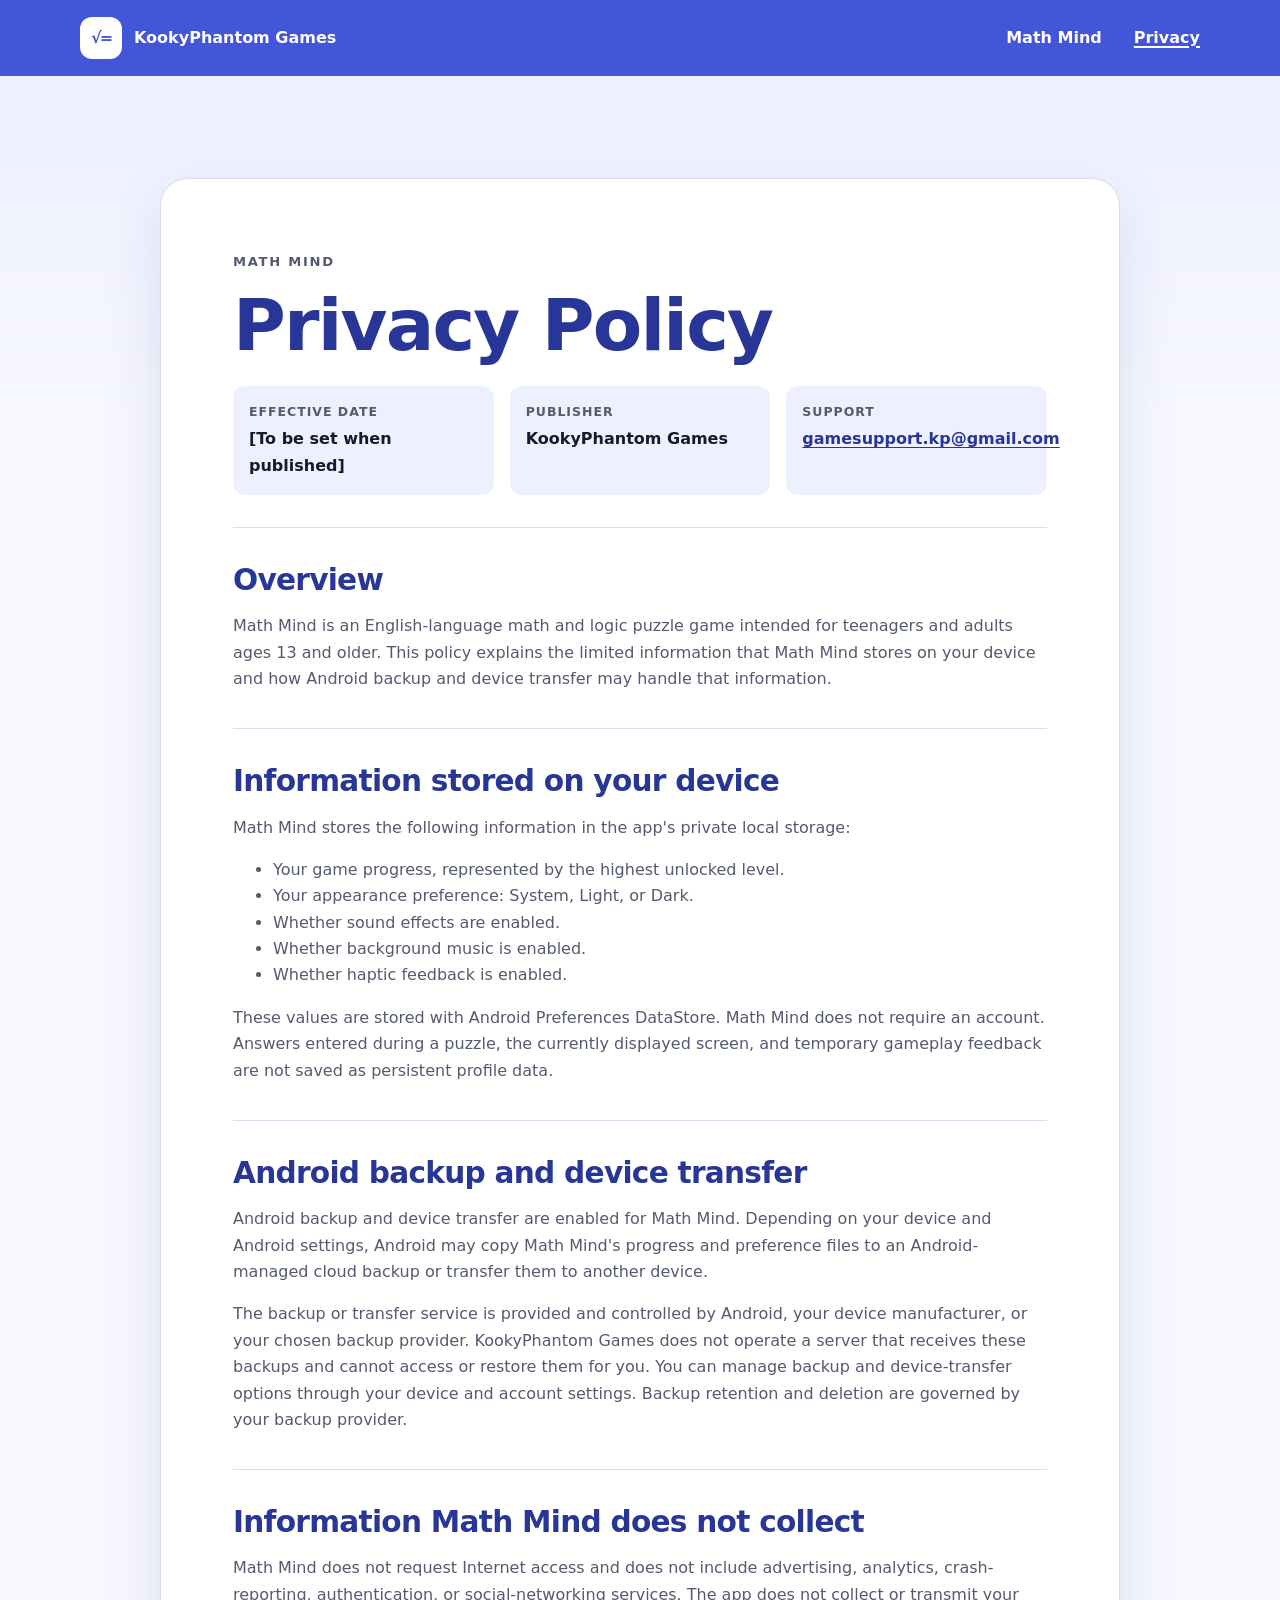
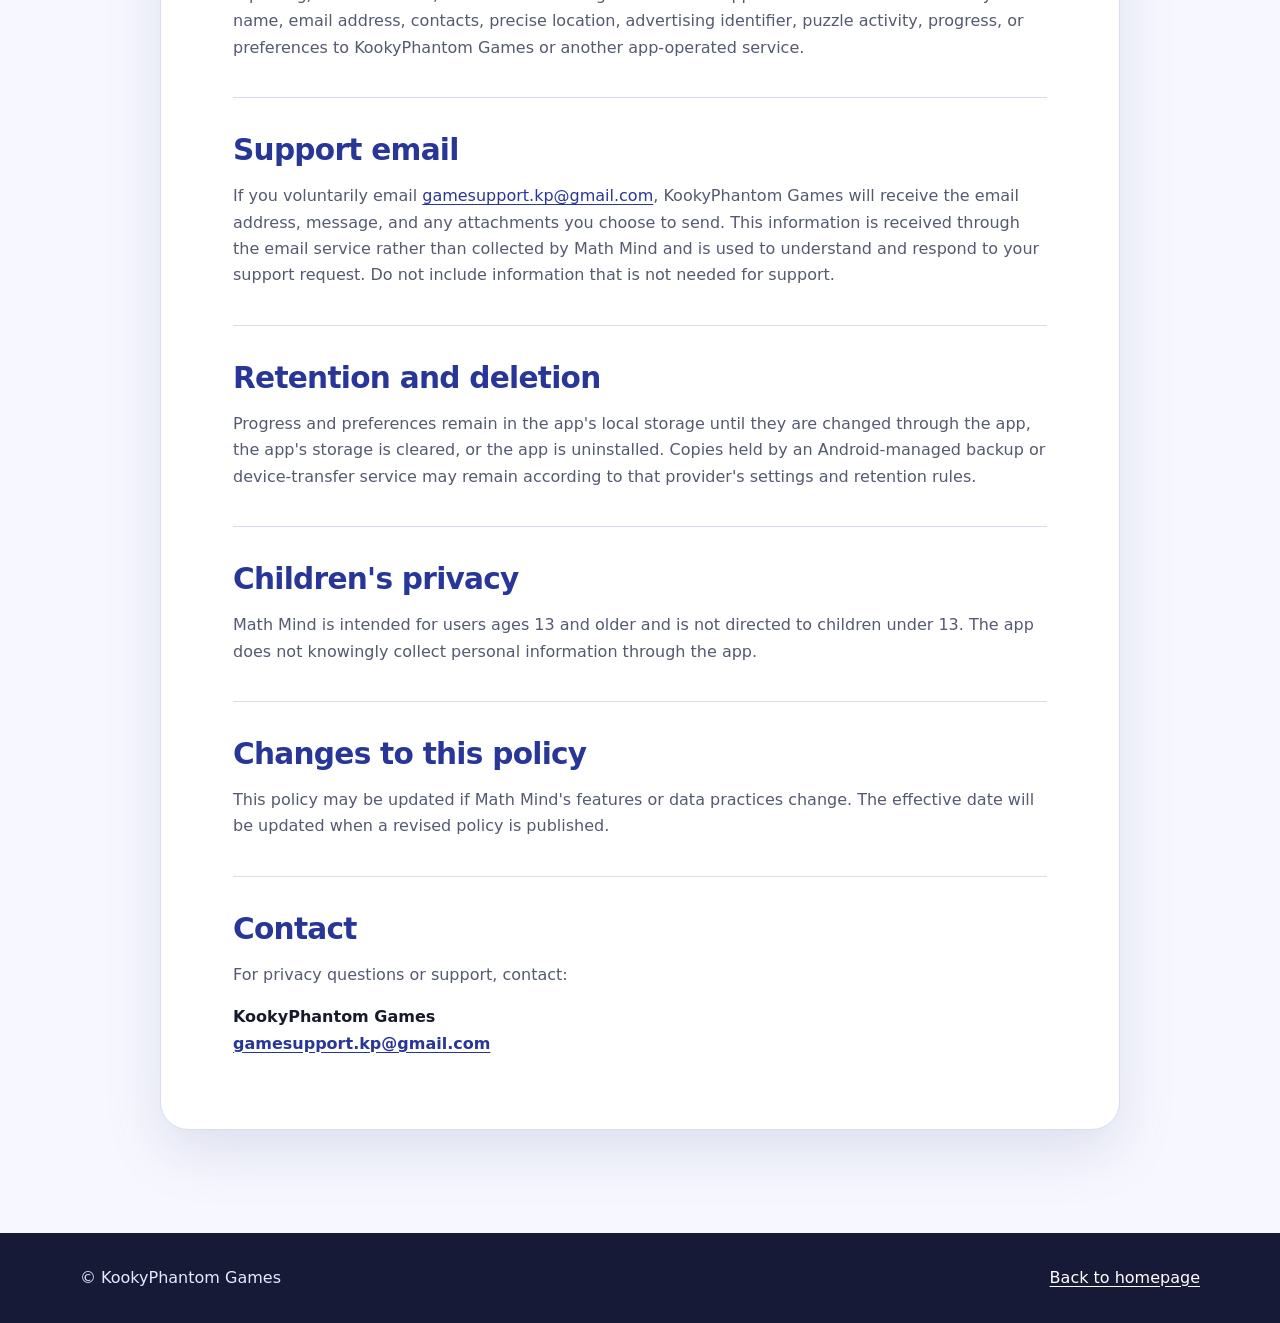
==== math-mind/privacy-policy/index.html @ 3e4c1232 "Create KookyPhantom Games website and Math Mind privacy policy" ====
<!doctype html>
<html lang="en">
<head>
  <meta charset="utf-8">
  <meta name="viewport" content="width=device-width, initial-scale=1">
  <meta name="description" content="Privacy policy for Math Mind by KookyPhantom Games.">
  <title>Math Mind Privacy Policy | KookyPhantom Games</title>
  <link rel="stylesheet" href="../../assets/style.css">
</head>
<body>
  <a class="skip-link" href="#main-content">Skip to main content</a>

  <header class="site-header">
    <div class="container header-content">
      <a class="publisher-mark" href="../../index.html" aria-label="KookyPhantom Games home">
        <span class="mark-symbol" aria-hidden="true">√=</span>
        <span>KookyPhantom Games</span>
      </a>
      <nav aria-label="Primary navigation">
        <a href="../../index.html#math-mind">Math Mind</a>
        <a href="index.html" aria-current="page">Privacy</a>
      </nav>
    </div>
  </header>

  <main id="main-content" class="policy-main">
    <article class="container policy-card">
      <header class="policy-heading">
        <p class="eyebrow">Math Mind</p>
        <h1>Privacy Policy</h1>
        <dl class="policy-meta">
          <div>
            <dt>Effective date</dt>
            <dd>[To be set when published]</dd>
          </div>
          <div>
            <dt>Publisher</dt>
            <dd>KookyPhantom Games</dd>
          </div>
          <div>
            <dt>Support</dt>
            <dd><a href="mailto:gamesupport.kp@gmail.com">gamesupport.kp@gmail.com</a></dd>
          </div>
        </dl>
      </header>

      <section aria-labelledby="overview">
        <h2 id="overview">Overview</h2>
        <p>
          Math Mind is an English-language math and logic puzzle game intended for
          teenagers and adults ages 13 and older. This policy explains the limited
          information that Math Mind stores on your device and how Android backup and
          device transfer may handle that information.
        </p>
      </section>

      <section aria-labelledby="stored-information">
        <h2 id="stored-information">Information stored on your device</h2>
        <p>Math Mind stores the following information in the app's private local storage:</p>
        <ul>
          <li>Your game progress, represented by the highest unlocked level.</li>
          <li>Your appearance preference: System, Light, or Dark.</li>
          <li>Whether sound effects are enabled.</li>
          <li>Whether background music is enabled.</li>
          <li>Whether haptic feedback is enabled.</li>
        </ul>
        <p>
          These values are stored with Android Preferences DataStore. Math Mind does
          not require an account. Answers entered during a puzzle, the currently
          displayed screen, and temporary gameplay feedback are not saved as persistent
          profile data.
        </p>
      </section>

      <section aria-labelledby="backup-transfer">
        <h2 id="backup-transfer">Android backup and device transfer</h2>
        <p>
          Android backup and device transfer are enabled for Math Mind. Depending on
          your device and Android settings, Android may copy Math Mind's progress and
          preference files to an Android-managed cloud backup or transfer them to
          another device.
        </p>
        <p>
          The backup or transfer service is provided and controlled by Android, your
          device manufacturer, or your chosen backup provider. KookyPhantom Games does
          not operate a server that receives these backups and cannot access or restore
          them for you. You can manage backup and device-transfer options through your
          device and account settings. Backup retention and deletion are governed by
          your backup provider.
        </p>
      </section>

      <section aria-labelledby="not-collected">
        <h2 id="not-collected">Information Math Mind does not collect</h2>
        <p>
          Math Mind does not request Internet access and does not include advertising,
          analytics, crash-reporting, authentication, or social-networking services.
          The app does not collect or transmit your name, email address, contacts,
          precise location, advertising identifier, puzzle activity, progress, or
          preferences to KookyPhantom Games or another app-operated service.
        </p>
      </section>

      <section aria-labelledby="support-email">
        <h2 id="support-email">Support email</h2>
        <p>
          If you voluntarily email
          <a href="mailto:gamesupport.kp@gmail.com">gamesupport.kp@gmail.com</a>,
          KookyPhantom Games will receive the email address, message, and any attachments
          you choose to send. This information is received through the email service
          rather than collected by Math Mind and is used to understand and respond to
          your support request. Do not include information that is not needed for support.
        </p>
      </section>

      <section aria-labelledby="retention-deletion">
        <h2 id="retention-deletion">Retention and deletion</h2>
        <p>
          Progress and preferences remain in the app's local storage until they are
          changed through the app, the app's storage is cleared, or the app is
          uninstalled. Copies held by an Android-managed backup or device-transfer
          service may remain according to that provider's settings and retention rules.
        </p>
      </section>

      <section aria-labelledby="children">
        <h2 id="children">Children's privacy</h2>
        <p>
          Math Mind is intended for users ages 13 and older and is not directed to
          children under 13. The app does not knowingly collect personal information
          through the app.
        </p>
      </section>

      <section aria-labelledby="changes">
        <h2 id="changes">Changes to this policy</h2>
        <p>
          This policy may be updated if Math Mind's features or data practices change.
          The effective date will be updated when a revised policy is published.
        </p>
      </section>

      <section aria-labelledby="contact">
        <h2 id="contact">Contact</h2>
        <p>For privacy questions or support, contact:</p>
        <address>
          KookyPhantom Games<br>
          <a href="mailto:gamesupport.kp@gmail.com">gamesupport.kp@gmail.com</a>
        </address>
      </section>
    </article>
  </main>

  <footer class="site-footer">
    <div class="container footer-content">
      <p>© KookyPhantom Games</p>
      <a href="../../index.html">Back to homepage</a>
    </div>
  </footer>
</body>
</html>
---- assets/style.css ----
:root {
  color-scheme: light;
  --brand: #4355d8;
  --brand-dark: #283797;
  --brand-pale: #eef0ff;
  --ink: #171a2b;
  --muted: #545a70;
  --surface: #ffffff;
  --background: #f7f8ff;
  --border: #d9dcf1;
  --focus: #ffbf47;
  --radius-large: 28px;
  --radius-medium: 16px;
  --shadow: 0 22px 60px rgb(37 45 106 / 12%);
}

* {
  box-sizing: border-box;
}

html {
  scroll-behavior: smooth;
}

body {
  margin: 0;
  color: var(--ink);
  background: var(--background);
  font-family: system-ui, -apple-system, BlinkMacSystemFont, "Segoe UI", sans-serif;
  font-size: 1rem;
  line-height: 1.65;
}

a {
  color: var(--brand-dark);
  text-underline-offset: 0.2em;
}

a:hover {
  text-decoration-thickness: 0.15em;
}

a:focus-visible {
  outline: 3px solid var(--focus);
  outline-offset: 4px;
  border-radius: 4px;
}

h1,
h2,
p {
  margin-top: 0;
}

h1,
h2 {
  line-height: 1.12;
  letter-spacing: -0.025em;
}

h1 {
  margin-bottom: 1.25rem;
  font-size: clamp(2.7rem, 8vw, 5.4rem);
}

h2 {
  margin-bottom: 1rem;
  font-size: clamp(1.75rem, 4vw, 2.5rem);
}

.container {
  width: min(1120px, calc(100% - 2rem));
  margin-inline: auto;
}

.skip-link {
  position: fixed;
  z-index: 100;
  top: 0;
  left: 50%;
  padding: 0.75rem 1rem;
  color: var(--ink);
  background: var(--focus);
  font-weight: 700;
  transform: translate(-50%, -200%);
}

.skip-link:focus-visible {
  transform: translate(-50%, 0.75rem);
}

.site-header {
  position: relative;
  z-index: 10;
  color: var(--surface);
  background: var(--brand);
}

.header-content,
.footer-content {
  display: flex;
  align-items: center;
  justify-content: space-between;
  gap: 1.5rem;
}

.header-content {
  min-height: 76px;
}

.publisher-mark {
  display: inline-flex;
  align-items: center;
  gap: 0.75rem;
  color: var(--surface);
  font-weight: 800;
  text-decoration: none;
}

.mark-symbol,
.game-badge {
  display: grid;
  place-items: center;
  color: var(--brand);
  background: var(--surface);
  font-weight: 900;
  letter-spacing: -0.12em;
}

.mark-symbol {
  width: 42px;
  height: 42px;
  border-radius: 12px;
}

.site-header nav {
  display: flex;
  gap: clamp(0.8rem, 3vw, 2rem);
}

.site-header nav a {
  color: var(--surface);
  font-weight: 700;
  text-decoration: none;
}

.site-header nav a:hover,
.site-header nav a[aria-current="page"] {
  text-decoration: underline;
  text-decoration-thickness: 0.13em;
}

.hero {
  overflow: hidden;
  padding: clamp(4rem, 9vw, 7.5rem) 0;
  color: var(--surface);
  background:
    radial-gradient(circle at 82% 20%, rgb(255 255 255 / 15%) 0 8%, transparent 8.2%),
    linear-gradient(145deg, var(--brand) 0%, var(--brand-dark) 100%);
}

.hero-grid {
  display: grid;
  grid-template-columns: minmax(0, 1.05fr) minmax(300px, 0.95fr);
  align-items: center;
  gap: clamp(3rem, 8vw, 7rem);
}

.eyebrow {
  margin-bottom: 0.75rem;
  color: var(--brand);
  font-size: 0.82rem;
  font-weight: 800;
  letter-spacing: 0.13em;
  text-transform: uppercase;
}

.hero .eyebrow,
.contact-card .eyebrow {
  color: #dfe3ff;
}

.hero-intro {
  max-width: 40rem;
  margin-bottom: 2rem;
  color: #f2f3ff;
  font-size: clamp(1.1rem, 2vw, 1.3rem);
}

.button {
  display: inline-flex;
  min-height: 48px;
  align-items: center;
  justify-content: center;
  padding: 0.75rem 1.25rem;
  border: 2px solid var(--surface);
  border-radius: 999px;
  color: var(--brand-dark);
  background: var(--surface);
  font-weight: 800;
  text-align: center;
  text-decoration: none;
}

.button:hover {
  color: var(--surface);
  background: transparent;
}

.puzzle-art {
  position: relative;
  min-height: 360px;
}

.equation-card,
.sequence-card,
.matrix-card {
  position: absolute;
  border: 1px solid rgb(255 255 255 / 35%);
  border-radius: var(--radius-medium);
  color: var(--ink);
  background: rgb(255 255 255 / 94%);
  box-shadow: 0 20px 45px rgb(13 18 67 / 24%);
}

.equation-card {
  top: 0;
  right: 4%;
  display: flex;
  align-items: center;
  gap: 0.9rem;
  padding: 1.4rem 1.6rem;
  font-size: clamp(1.4rem, 4vw, 2rem);
}

.equation-card b {
  color: var(--brand);
}

.sequence-card {
  top: 42%;
  left: 0;
  padding: 1.25rem 1.5rem;
  font-size: clamp(1.1rem, 3vw, 1.5rem);
  font-weight: 800;
}

.matrix-card {
  right: 0;
  bottom: 0;
  display: grid;
  grid-template-columns: repeat(3, 52px);
  gap: 0.4rem;
  padding: 1rem;
}

.matrix-card span {
  display: grid;
  height: 52px;
  place-items: center;
  border-radius: 10px;
  background: var(--brand-pale);
  font-weight: 800;
}

.game-section,
.contact-section,
.policy-main {
  padding: clamp(3.5rem, 8vw, 6.5rem) 0;
}

.game-card {
  display: grid;
  grid-template-columns: auto minmax(0, 1fr);
  gap: clamp(1.5rem, 5vw, 3.5rem);
  padding: clamp(1.5rem, 5vw, 3.5rem);
  border: 1px solid var(--border);
  border-radius: var(--radius-large);
  background: var(--surface);
  box-shadow: var(--shadow);
}

.game-badge {
  width: clamp(78px, 15vw, 118px);
  height: clamp(78px, 15vw, 118px);
  border: 3px solid var(--brand-pale);
  border-radius: 26px;
  box-shadow: inset 0 0 0 1px var(--border);
  font-size: clamp(1.8rem, 5vw, 2.8rem);
}

.game-card p {
  max-width: 48rem;
  color: var(--muted);
}

.feature-list {
  display: grid;
  grid-template-columns: repeat(2, minmax(0, 1fr));
  gap: 0.65rem 2rem;
  margin: 1.5rem 0;
  padding-left: 1.2rem;
}

.feature-list li::marker {
  color: var(--brand);
}

.text-link {
  display: inline-block;
  padding-block: 0.4rem;
  font-weight: 800;
}

.contact-section {
  padding-top: 0;
}

.contact-card {
  display: flex;
  align-items: center;
  justify-content: space-between;
  gap: 2rem;
  padding: clamp(1.5rem, 5vw, 3rem);
  border-radius: var(--radius-large);
  color: var(--surface);
  background: var(--brand);
}

.contact-card h2 {
  margin-bottom: 0;
}

.button-light {
  flex-shrink: 0;
}

.policy-main {
  background:
    linear-gradient(var(--brand-pale), transparent 360px),
    var(--background);
}

.policy-card {
  max-width: 960px;
  padding: clamp(1.5rem, 6vw, 4.5rem);
  border: 1px solid var(--border);
  border-radius: var(--radius-large);
  background: var(--surface);
  box-shadow: var(--shadow);
}

.policy-heading {
  padding-bottom: 2rem;
  border-bottom: 1px solid var(--border);
}

.policy-heading h1 {
  color: var(--brand-dark);
  font-size: clamp(2.4rem, 7vw, 4.5rem);
}

.policy-meta {
  display: grid;
  grid-template-columns: repeat(3, minmax(0, 1fr));
  gap: 1rem;
  margin: 0;
}

.policy-meta div {
  min-width: 0;
  padding: 1rem;
  border-radius: 12px;
  background: var(--brand-pale);
}

.policy-meta dt {
  color: var(--muted);
  font-size: 0.78rem;
  font-weight: 800;
  letter-spacing: 0.08em;
  text-transform: uppercase;
}

.policy-meta dd {
  margin: 0.25rem 0 0;
  overflow-wrap: anywhere;
  font-weight: 700;
}

.policy-meta dd a {
  display: inline-block;
  max-width: 100%;
  font-size: clamp(0.78rem, 4.2vw, 1rem);
  white-space: nowrap;
}

.policy-card section {
  padding-top: 2.25rem;
}

.policy-card section + section {
  margin-top: 2.25rem;
  border-top: 1px solid var(--border);
}

.policy-card section h2 {
  color: var(--brand-dark);
  font-size: clamp(1.4rem, 4vw, 1.85rem);
}

.policy-card p,
.policy-card li {
  color: var(--muted);
}

.policy-card address {
  font-style: normal;
  font-weight: 700;
}

.site-footer {
  padding: 2rem 0;
  color: #e7e9ff;
  background: #171a36;
}

.site-footer p {
  margin: 0;
}

.site-footer a {
  color: #ffffff;
}

@media (max-width: 900px) {
  .policy-meta {
    grid-template-columns: repeat(2, minmax(0, 1fr));
  }

  .policy-meta div:last-child {
    grid-column: 1 / -1;
  }
}

@media (max-width: 760px) {
  .header-content {
    min-height: auto;
    align-items: flex-start;
    flex-direction: column;
    padding-block: 1rem;
  }

  .site-header nav {
    width: 100%;
    padding-top: 0.75rem;
    border-top: 1px solid rgb(255 255 255 / 30%);
  }

  .hero-grid,
  .game-card {
    grid-template-columns: 1fr;
  }

  .hero {
    padding-top: 3.5rem;
  }

  .puzzle-art {
    min-height: 310px;
  }

  .feature-list {
    grid-template-columns: 1fr;
  }

  .contact-card,
  .footer-content {
    align-items: flex-start;
    flex-direction: column;
  }

  .button-light {
    width: 100%;
    max-width: 100%;
    padding-inline: clamp(0.75rem, 3vw, 1.25rem);
    font-size: clamp(0.82rem, 3.8vw, 1rem);
    overflow-wrap: normal;
    white-space: nowrap;
  }
}

@media (max-width: 620px) {
  .policy-meta {
    grid-template-columns: 1fr;
  }

  .policy-meta div:last-child {
    grid-column: auto;
  }
}

@media (max-width: 520px) {
  .puzzle-art {
    display: grid;
    min-height: 0;
    gap: 1rem;
  }

  .equation-card,
  .sequence-card,
  .matrix-card {
    position: static;
  }

  .equation-card,
  .matrix-card {
    justify-self: end;
  }

  .sequence-card {
    max-width: 100%;
    justify-self: start;
    padding: 1rem;
    white-space: nowrap;
  }
}

@media (max-width: 420px) {
  .container {
    width: min(100% - 1rem, 1120px);
  }

  .publisher-mark {
    font-size: 0.95rem;
  }

  .policy-card {
    padding-inline: 1rem;
  }

  .policy-meta div {
    padding-inline: 0.875rem;
  }

  .matrix-card {
    grid-template-columns: repeat(3, 44px);
  }

  .matrix-card span {
    height: 44px;
  }
}

@media (prefers-reduced-motion: reduce) {
  html {
    scroll-behavior: auto;
  }
}
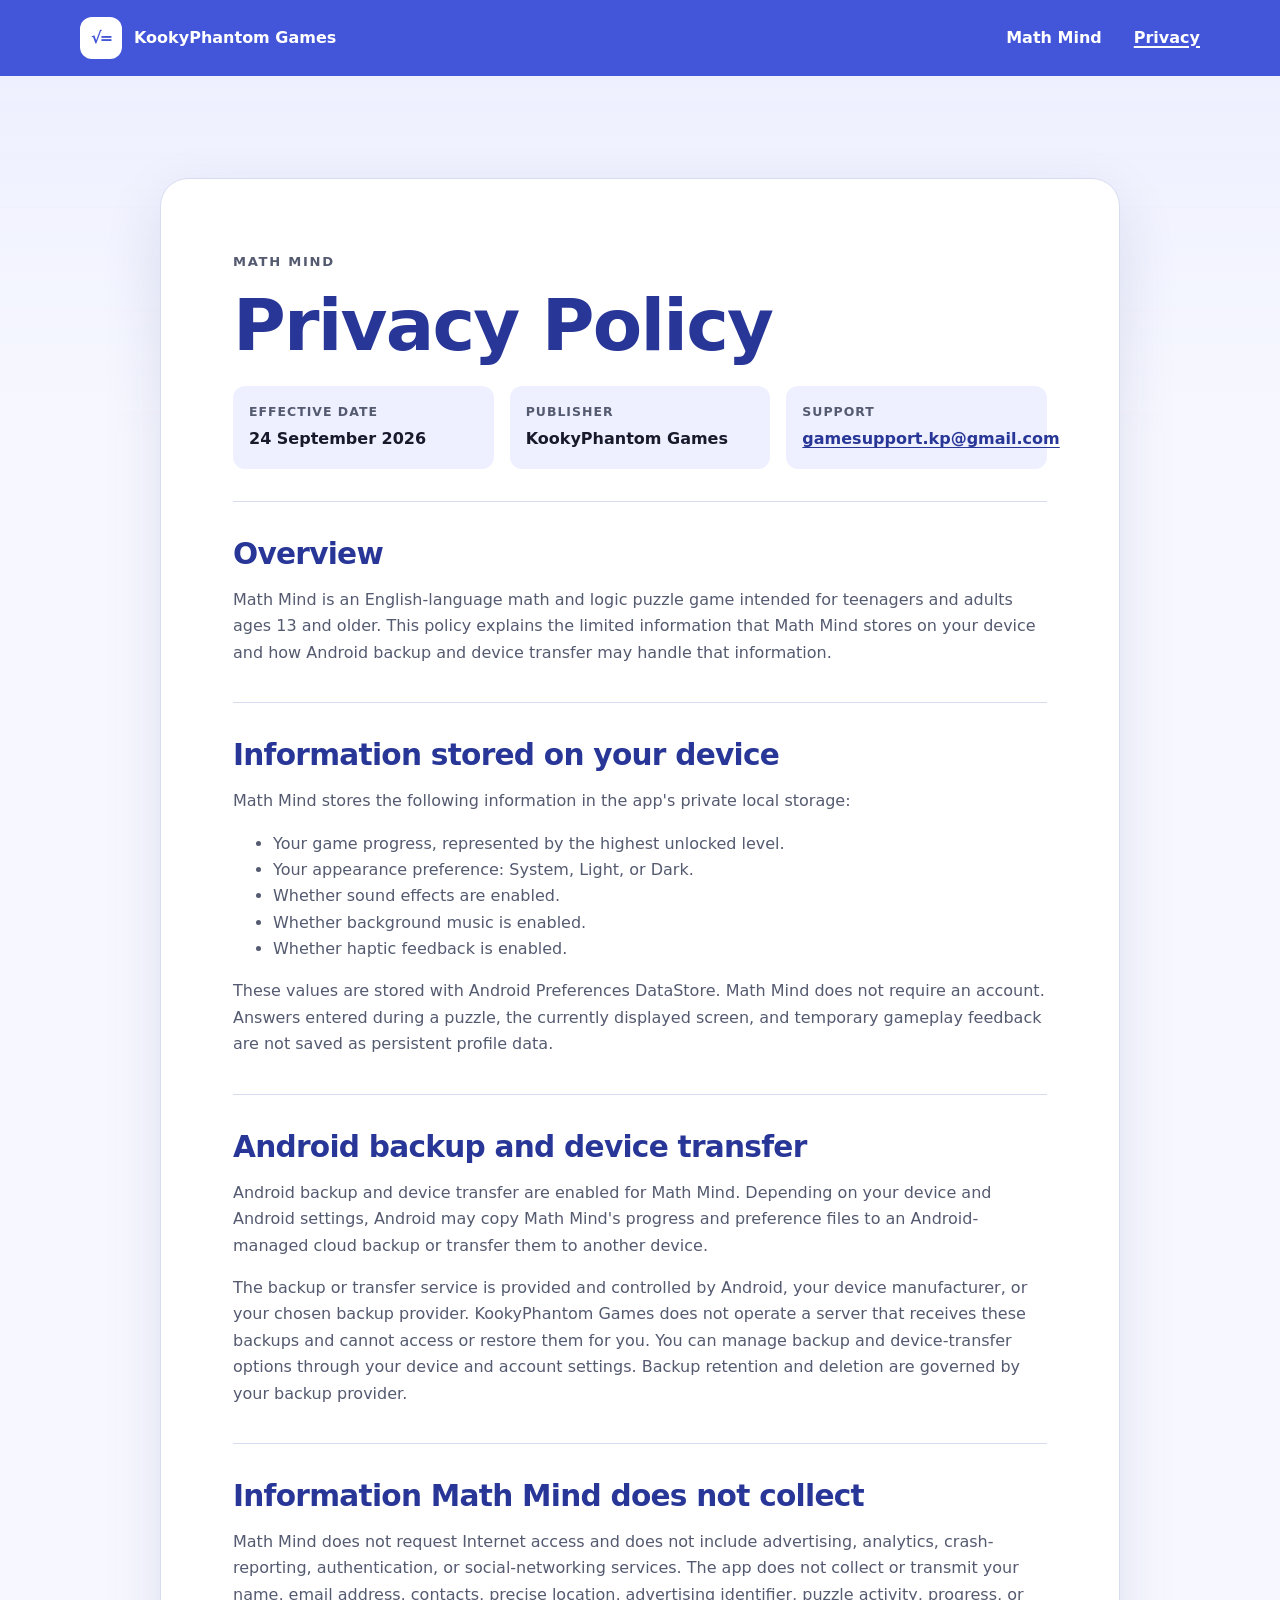
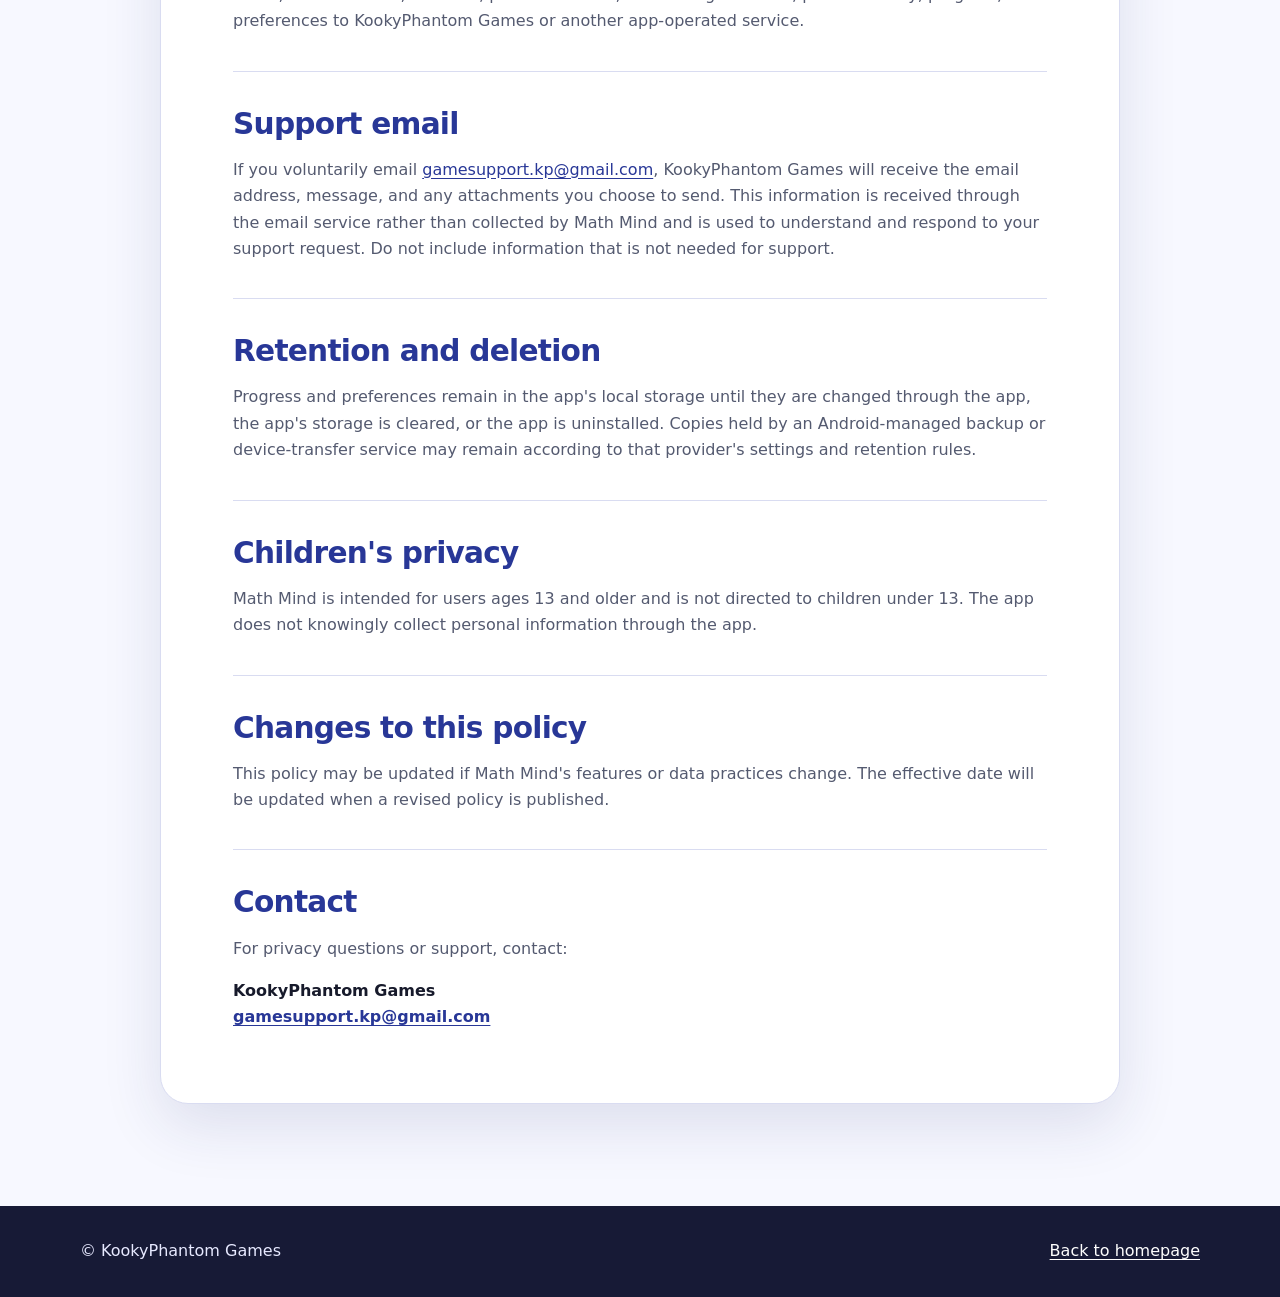
==== commit 0b3a0c91: "Set Math Mind privacy policy effective date" ====
--- a/math-mind/privacy-policy/index.html
+++ b/math-mind/privacy-policy/index.html
@@ -31,7 +31,7 @@
         <dl class="policy-meta">
           <div>
             <dt>Effective date</dt>
-            <dd>[To be set when published]</dd>
+            <dd>24 September 2026</dd>
           </div>
           <div>
             <dt>Publisher</dt>
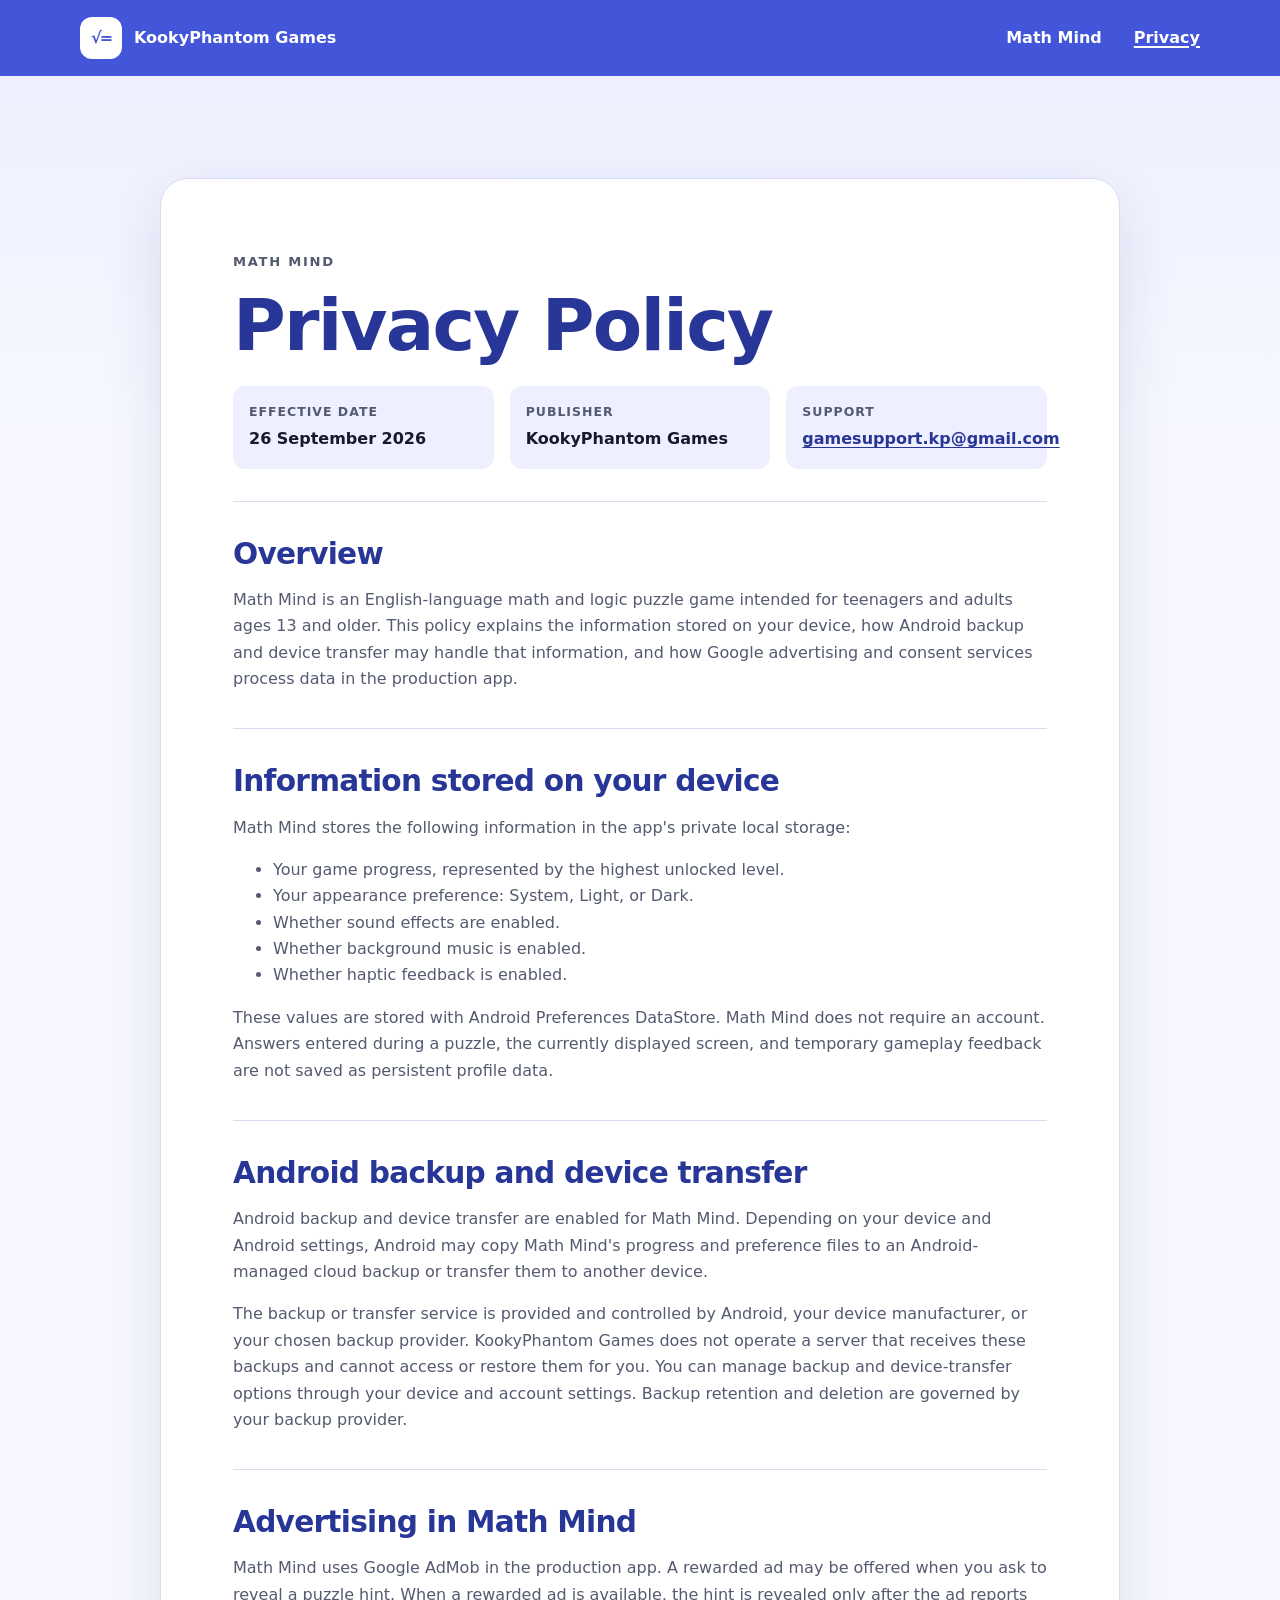
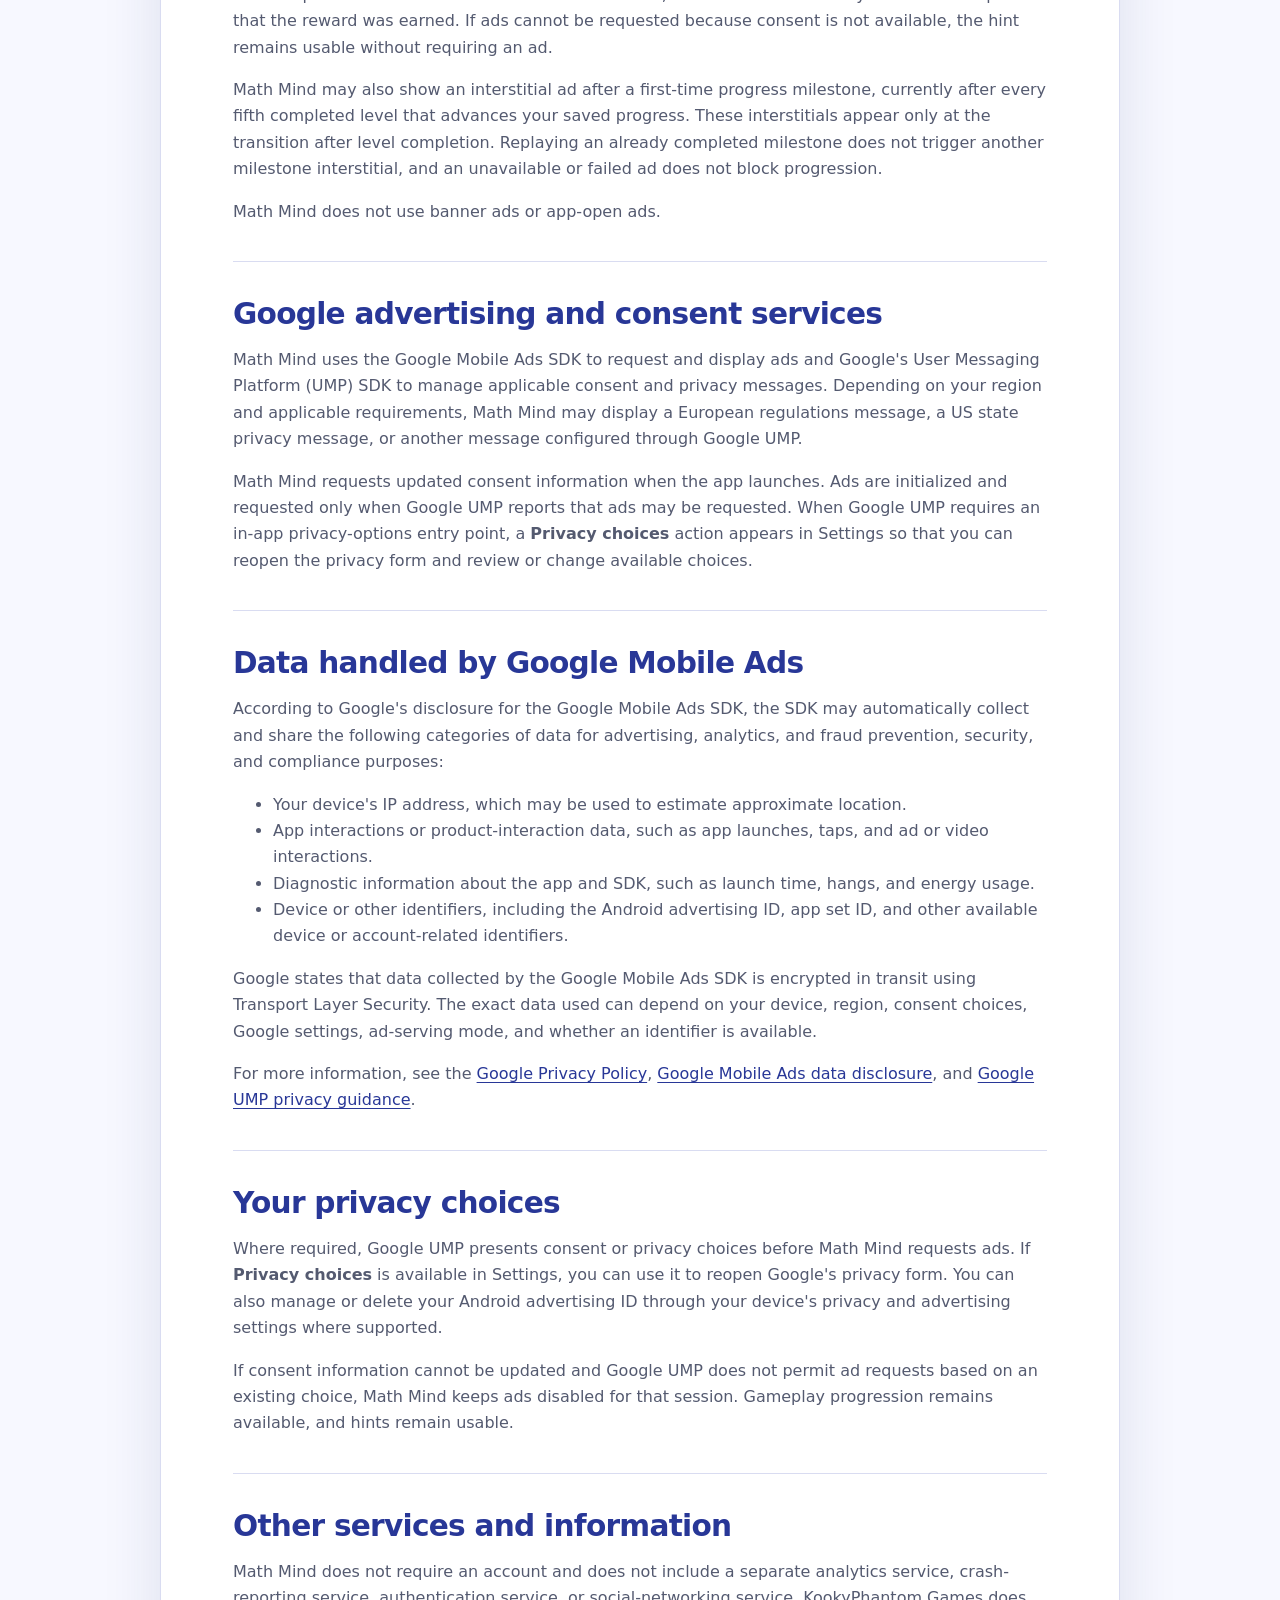
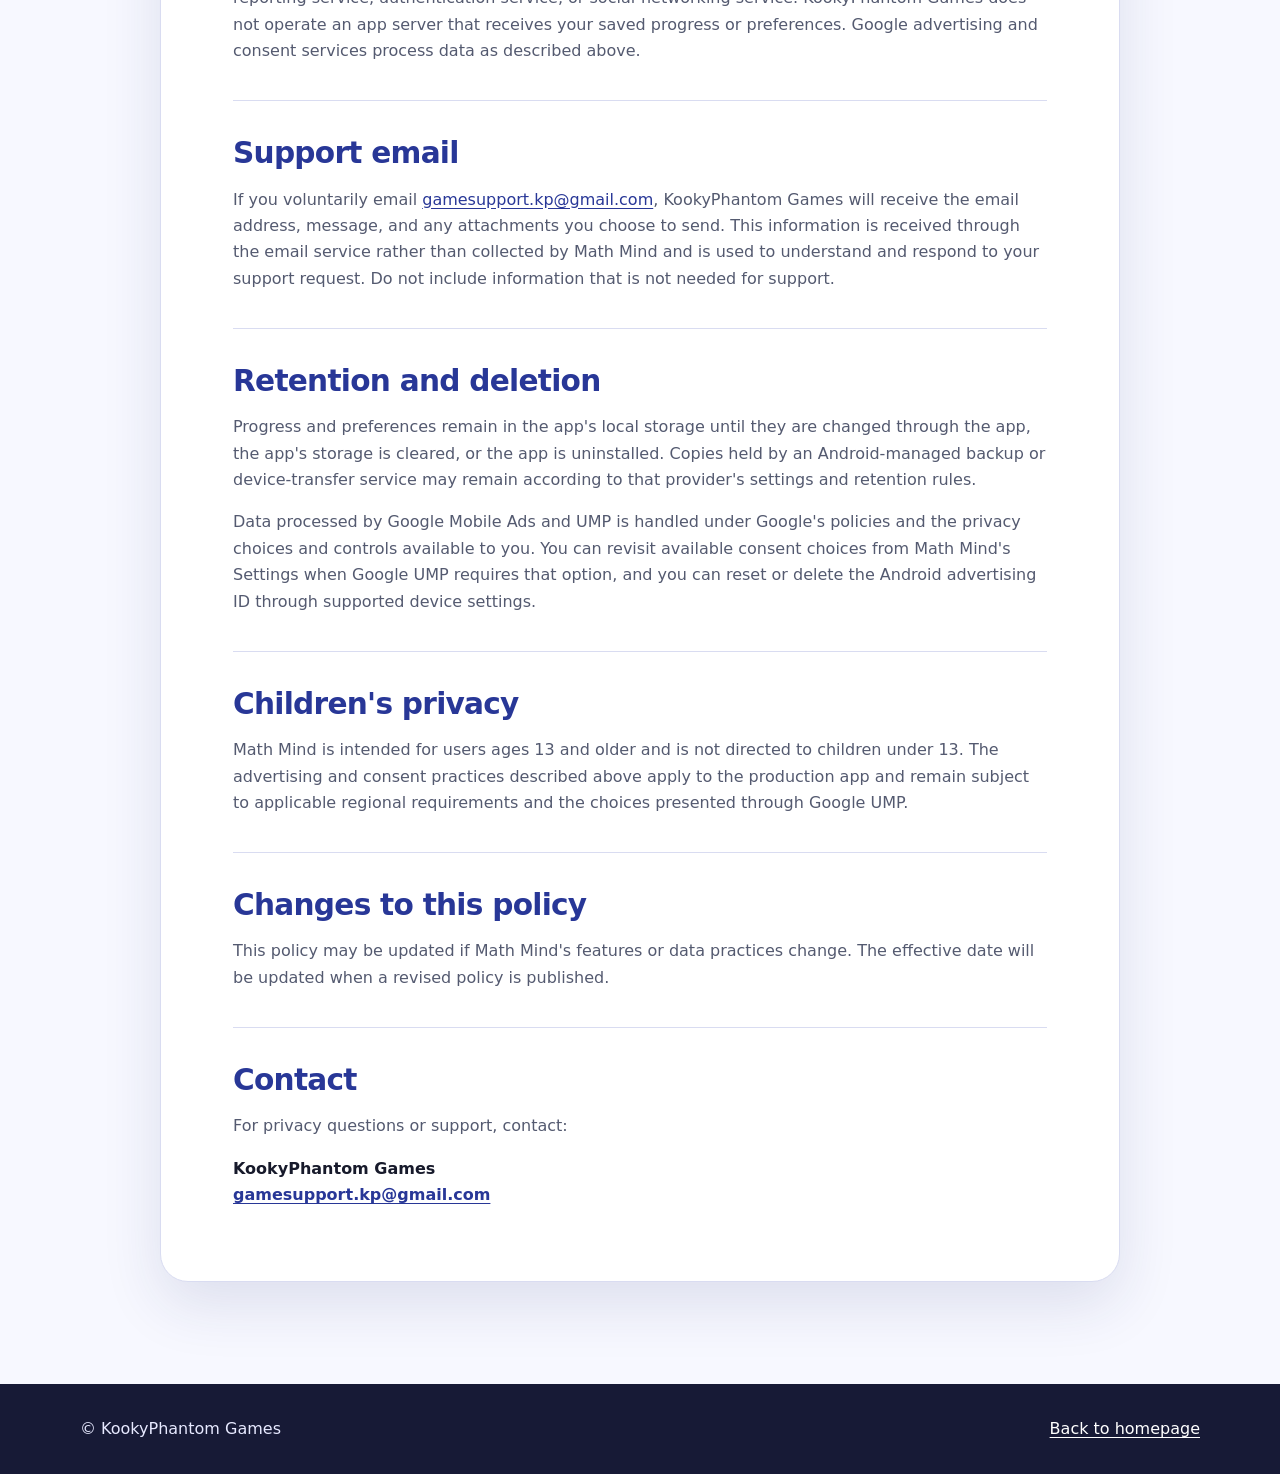
==== commit d0aed76e: "Update Math Mind privacy policy for AdMob" ====
--- a/math-mind/privacy-policy/index.html
+++ b/math-mind/privacy-policy/index.html
@@ -31,7 +31,7 @@
         <dl class="policy-meta">
           <div>
             <dt>Effective date</dt>
-            <dd>24 September 2026</dd>
+            <dd>26 September 2026</dd>
           </div>
           <div>
             <dt>Publisher</dt>
@@ -48,9 +48,10 @@
         <h2 id="overview">Overview</h2>
         <p>
           Math Mind is an English-language math and logic puzzle game intended for
-          teenagers and adults ages 13 and older. This policy explains the limited
-          information that Math Mind stores on your device and how Android backup and
-          device transfer may handle that information.
+          teenagers and adults ages 13 and older. This policy explains the information
+          stored on your device, how Android backup and device transfer may handle that
+          information, and how Google advertising and consent services process data in
+          the production app.
         </p>
       </section>
 
@@ -90,14 +91,109 @@
         </p>
       </section>
 
-      <section aria-labelledby="not-collected">
-        <h2 id="not-collected">Information Math Mind does not collect</h2>
-        <p>
-          Math Mind does not request Internet access and does not include advertising,
-          analytics, crash-reporting, authentication, or social-networking services.
-          The app does not collect or transmit your name, email address, contacts,
-          precise location, advertising identifier, puzzle activity, progress, or
-          preferences to KookyPhantom Games or another app-operated service.
+      <section aria-labelledby="advertising">
+        <h2 id="advertising">Advertising in Math Mind</h2>
+        <p>
+          Math Mind uses Google AdMob in the production app. A rewarded ad may be
+          offered when you ask to reveal a puzzle hint. When a rewarded ad is
+          available, the hint is revealed only after the ad reports that the reward
+          was earned. If ads cannot be requested because consent is not available,
+          the hint remains usable without requiring an ad.
+        </p>
+        <p>
+          Math Mind may also show an interstitial ad after a first-time progress
+          milestone, currently after every fifth completed level that advances your
+          saved progress. These interstitials appear only at the transition after
+          level completion. Replaying an already completed milestone does not trigger
+          another milestone interstitial, and an unavailable or failed ad does not
+          block progression.
+        </p>
+        <p>Math Mind does not use banner ads or app-open ads.</p>
+      </section>
+
+      <section aria-labelledby="google-advertising-consent">
+        <h2 id="google-advertising-consent">Google advertising and consent services</h2>
+        <p>
+          Math Mind uses the Google Mobile Ads SDK to request and display ads and
+          Google's User Messaging Platform (UMP) SDK to manage applicable consent and
+          privacy messages. Depending on your region and applicable requirements,
+          Math Mind may display a European regulations message, a US state privacy
+          message, or another message configured through Google UMP.
+        </p>
+        <p>
+          Math Mind requests updated consent information when the app launches. Ads
+          are initialized and requested only when Google UMP reports that ads may be
+          requested. When Google UMP requires an in-app privacy-options entry point, a
+          <strong>Privacy choices</strong> action appears in Settings so that you can
+          reopen the privacy form and review or change available choices.
+        </p>
+      </section>
+
+      <section aria-labelledby="google-mobile-ads-data">
+        <h2 id="google-mobile-ads-data">Data handled by Google Mobile Ads</h2>
+        <p>
+          According to Google's disclosure for the Google Mobile Ads SDK, the SDK may
+          automatically collect and share the following categories of data for
+          advertising, analytics, and fraud prevention, security, and compliance
+          purposes:
+        </p>
+        <ul>
+          <li>
+            Your device's IP address, which may be used to estimate approximate
+            location.
+          </li>
+          <li>
+            App interactions or product-interaction data, such as app launches, taps,
+            and ad or video interactions.
+          </li>
+          <li>
+            Diagnostic information about the app and SDK, such as launch time, hangs,
+            and energy usage.
+          </li>
+          <li>
+            Device or other identifiers, including the Android advertising ID, app set
+            ID, and other available device or account-related identifiers.
+          </li>
+        </ul>
+        <p>
+          Google states that data collected by the Google Mobile Ads SDK is encrypted
+          in transit using Transport Layer Security. The exact data used can depend on
+          your device, region, consent choices, Google settings, ad-serving mode, and
+          whether an identifier is available.
+        </p>
+        <p>
+          For more information, see the
+          <a href="https://policies.google.com/privacy">Google Privacy Policy</a>,
+          <a href="https://developers.google.com/admob/android/privacy/play-data-disclosure">Google Mobile Ads data disclosure</a>,
+          and
+          <a href="https://developers.google.com/admob/android/privacy">Google UMP privacy guidance</a>.
+        </p>
+      </section>
+
+      <section aria-labelledby="privacy-choices">
+        <h2 id="privacy-choices">Your privacy choices</h2>
+        <p>
+          Where required, Google UMP presents consent or privacy choices before Math
+          Mind requests ads. If <strong>Privacy choices</strong> is available in
+          Settings, you can use it to reopen Google's privacy form. You can also manage
+          or delete your Android advertising ID through your device's privacy and
+          advertising settings where supported.
+        </p>
+        <p>
+          If consent information cannot be updated and Google UMP does not permit ad
+          requests based on an existing choice, Math Mind keeps ads disabled for that
+          session. Gameplay progression remains available, and hints remain usable.
+        </p>
+      </section>
+
+      <section aria-labelledby="other-services">
+        <h2 id="other-services">Other services and information</h2>
+        <p>
+          Math Mind does not require an account and does not include a separate
+          analytics service, crash-reporting service, authentication service, or
+          social-networking service. KookyPhantom Games does not operate an app server
+          that receives your saved progress or preferences. Google advertising and
+          consent services process data as described above.
         </p>
       </section>
 
@@ -121,14 +217,22 @@
           uninstalled. Copies held by an Android-managed backup or device-transfer
           service may remain according to that provider's settings and retention rules.
         </p>
+        <p>
+          Data processed by Google Mobile Ads and UMP is handled under Google's
+          policies and the privacy choices and controls available to you. You can
+          revisit available consent choices from Math Mind's Settings when Google UMP
+          requires that option, and you can reset or delete the Android advertising ID
+          through supported device settings.
+        </p>
       </section>
 
       <section aria-labelledby="children">
         <h2 id="children">Children's privacy</h2>
         <p>
           Math Mind is intended for users ages 13 and older and is not directed to
-          children under 13. The app does not knowingly collect personal information
-          through the app.
+          children under 13. The advertising and consent practices described above
+          apply to the production app and remain subject to applicable regional
+          requirements and the choices presented through Google UMP.
         </p>
       </section>
 
